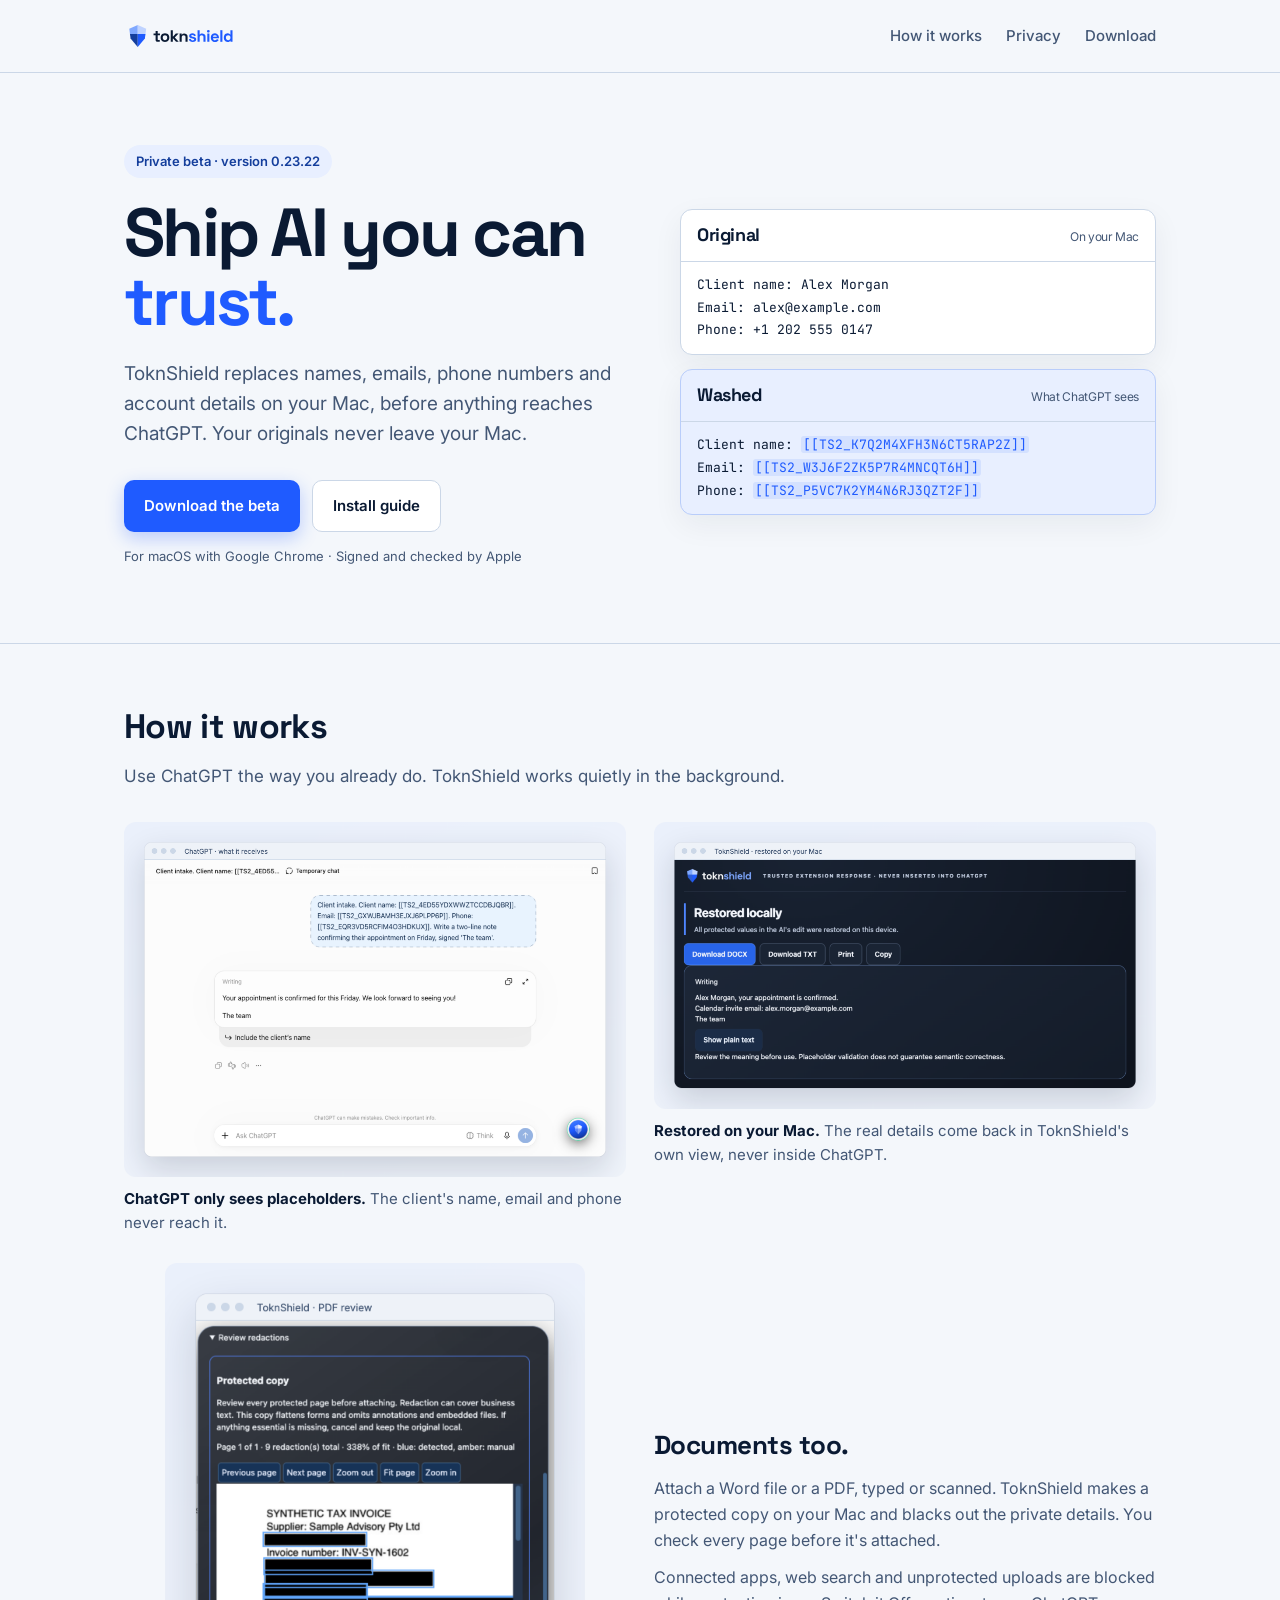
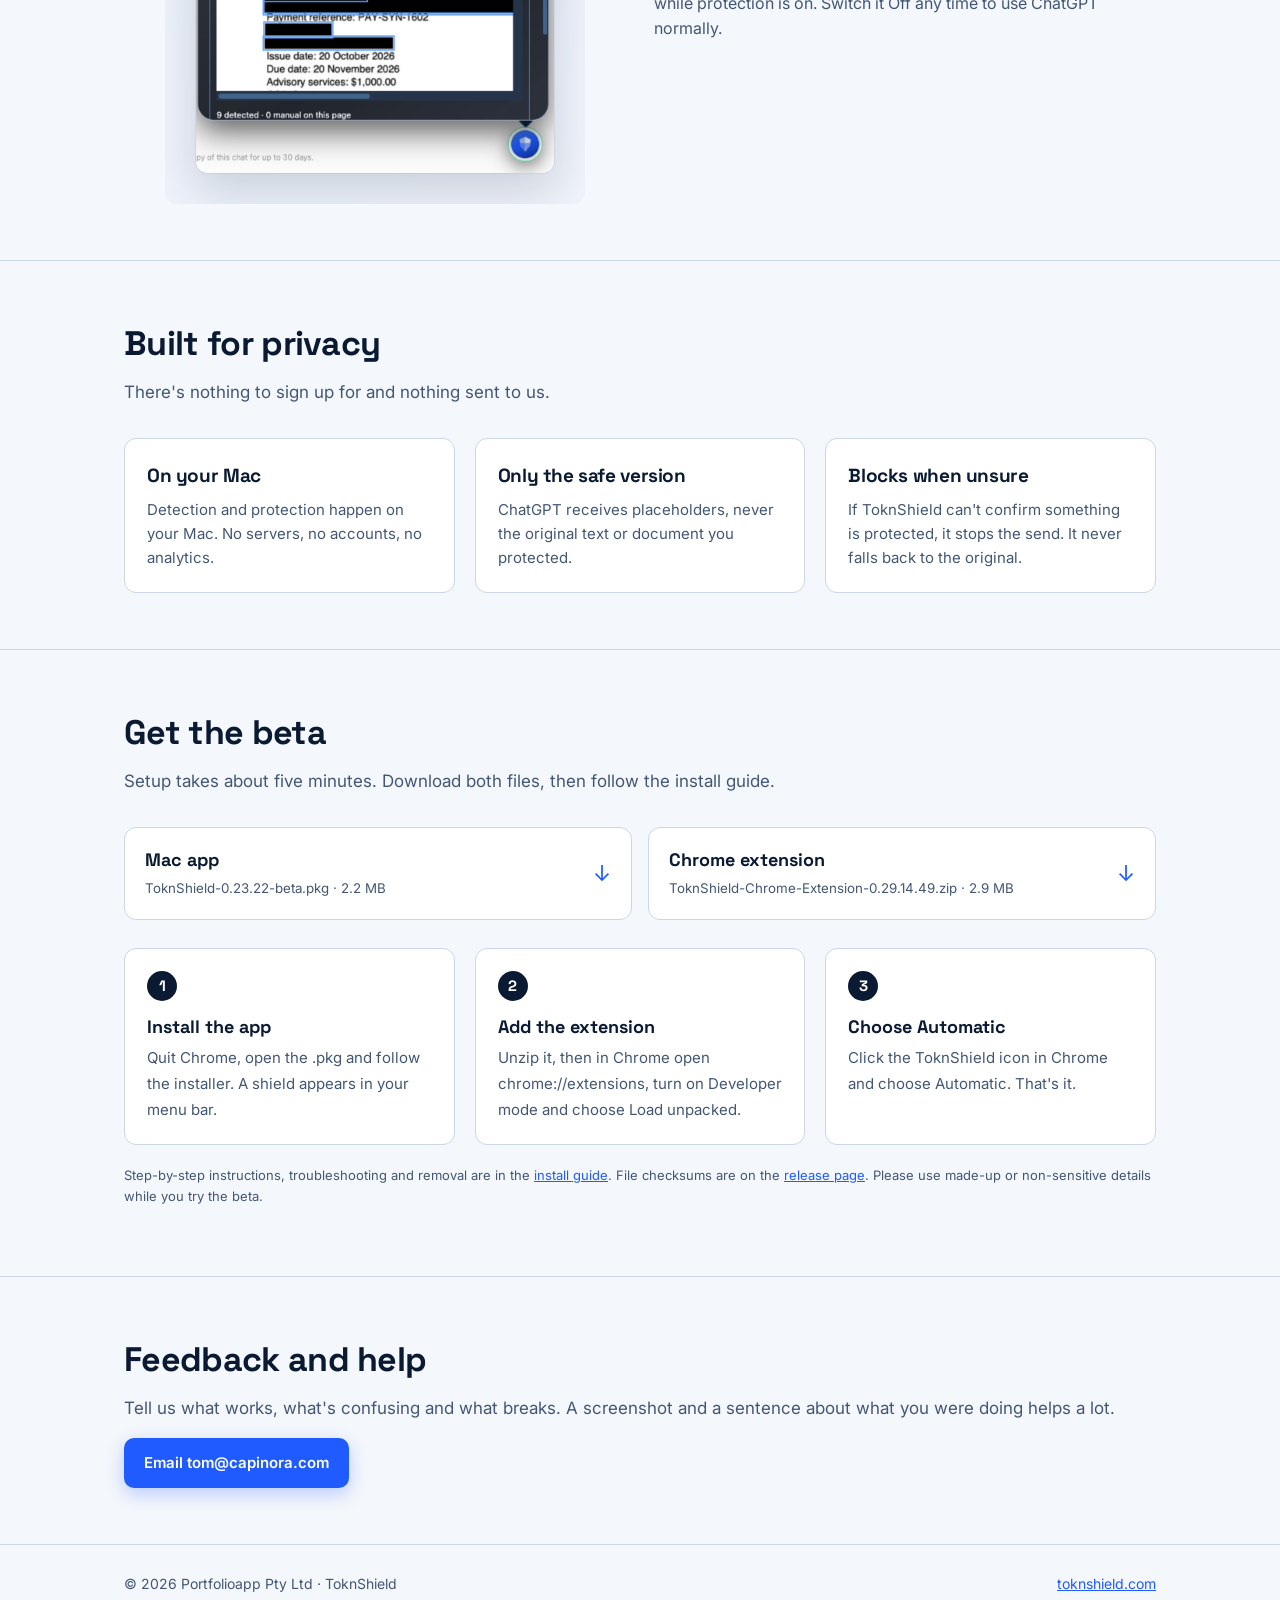
==== index.html @ 01acf4fa "Branded README and download page with product screenshots Co-Authored-By: Claude Opus 5.5 <noreply@a" ====
<!doctype html>
<html lang="en">
<head>
<meta charset="utf-8">
<meta name="viewport" content="width=device-width, initial-scale=1">
<title>ToknShield Beta</title>
<meta name="description" content="Download the ToknShield beta. Private details are replaced on your Mac before anything reaches ChatGPT.">
<meta property="og:title" content="ToknShield Beta: Ship AI you can trust">
<meta property="og:description" content="Private details are replaced on your Mac before anything reaches ChatGPT.">
<meta property="og:image" content="https://tcapinora.github.io/ToknShield-beta/assets/banner.png">
<meta name="twitter:card" content="summary_large_image">
<meta name="color-scheme" content="light">
<link rel="icon" type="image/png" href="assets/favicon.png">
<link rel="preconnect" href="https://fonts.googleapis.com">
<link rel="preconnect" href="https://fonts.gstatic.com" crossorigin>
<link href="https://fonts.googleapis.com/css2?family=Inter:wght@400;500;600&family=JetBrains+Mono:wght@400&family=Space+Grotesk:wght@500;700&display=swap" rel="stylesheet">
<style>
:root{--navy:#0a1a33;--blue:#1f5bff;--fold:#143e9c;--frost:#f4f7fb;--muted:#435775;--rule:#cbd7e7;--wash:#e8efff}
*{box-sizing:border-box}
html{-webkit-text-size-adjust:100%}
body{margin:0;background:var(--frost);color:var(--navy);font:16px/1.6 Inter,system-ui,sans-serif}
a{color:var(--blue)}
.wrap{max-width:1080px;margin:0 auto;padding:0 24px}
header{border-bottom:1px solid var(--rule)}
header .wrap{display:flex;align-items:center;justify-content:space-between;height:72px}
header img{height:30px;display:block}
header nav a{color:var(--muted);text-decoration:none;font-weight:500;margin-left:24px;font-size:15px}
header nav a:hover{color:var(--navy)}
h1,h2,h3{font-family:'Space Grotesk',system-ui,sans-serif;letter-spacing:-.02em;margin:0}
.hero{display:grid;grid-template-columns:1.05fr 1fr;gap:56px;align-items:center;padding:72px 24px 64px}
.tag{display:inline-block;padding:6px 12px;border-radius:999px;background:var(--wash);color:var(--fold);font-weight:600;font-size:13px;margin-bottom:20px}
h1{font-size:clamp(44px,6vw,68px);line-height:1.02;letter-spacing:-.04em}
h1 em{font-style:normal;color:var(--blue)}
.lede{font-size:19px;color:var(--muted);margin:22px 0 30px;max-width:520px}
.cta{display:flex;flex-wrap:wrap;gap:12px}
.btn{display:inline-flex;align-items:center;gap:8px;padding:13px 20px;border-radius:10px;font-weight:600;text-decoration:none;font-size:15px}
.btn.primary{background:var(--blue);color:#fff;box-shadow:0 6px 18px rgba(31,91,255,.28)}
.btn.primary:hover{background:#174ae0}
.btn.ghost{background:#fff;color:var(--navy);border:1px solid var(--rule)}
.btn.ghost:hover{border-color:var(--navy)}
.fine{font-size:13px;color:var(--muted);margin-top:14px}
.cards{display:grid;gap:14px}
.card{background:#fff;border:1px solid var(--rule);border-radius:12px;overflow:hidden;box-shadow:0 10px 30px rgba(10,26,51,.06)}
.card.w{background:var(--wash);border-color:#b9cdfa}
.card h3{display:flex;justify-content:space-between;align-items:baseline;padding:11px 16px;border-bottom:1px solid var(--rule);font-size:18px}
.card h3 small{font:400 12px Inter,sans-serif;color:var(--muted)}
.card pre{margin:0;padding:12px 16px;font:13px/1.75 'JetBrains Mono',monospace;white-space:pre-wrap;word-break:break-all}
.t{color:var(--blue);background:#d4e1ff;border-radius:3px;padding:0 2px}
section{padding:56px 0;border-top:1px solid var(--rule)}
section>.wrap>h2{font-size:34px;margin-bottom:8px}
section>.wrap>p.sub{color:var(--muted);margin:0 0 32px;font-size:17px}
.shots{display:grid;grid-template-columns:1fr 1fr;gap:28px}
figure{margin:0}
figure img{width:100%;display:block;border-radius:12px}
figcaption{margin-top:10px;color:var(--muted);font-size:15px}
figcaption b{color:var(--navy)}
.grid3{display:grid;grid-template-columns:repeat(3,1fr);gap:20px}
.tile{background:#fff;border:1px solid var(--rule);border-radius:12px;padding:22px}
.tile h3{font-size:19px;margin-bottom:6px}
.tile p{margin:0;color:var(--muted);font-size:15px}
ol.steps{counter-reset:s;list-style:none;padding:0;margin:0;display:grid;grid-template-columns:repeat(3,1fr);gap:20px}
ol.steps li{counter-increment:s;background:#fff;border:1px solid var(--rule);border-radius:12px;padding:22px}
ol.steps li::before{content:counter(s);display:grid;place-items:center;width:30px;height:30px;border-radius:50%;background:var(--navy);color:#fff;font:700 15px 'Space Grotesk';margin-bottom:12px}
ol.steps b{display:block;font-family:'Space Grotesk';font-size:18px;margin-bottom:4px}
ol.steps span{color:var(--muted);font-size:15px}
.dl{display:grid;grid-template-columns:1fr 1fr;gap:16px;margin-top:8px}
.dl a{display:flex;justify-content:space-between;align-items:center;gap:12px;background:#fff;border:1px solid var(--rule);border-radius:12px;padding:18px 20px;text-decoration:none;color:var(--navy)}
.dl a:hover{border-color:var(--blue)}
.dl b{font-family:'Space Grotesk';font-size:18px;display:block}
.dl small{color:var(--muted)}
.dl .arrow{font-size:22px;color:var(--blue)}
footer{border-top:1px solid var(--rule);padding:28px 0 40px;color:var(--muted);font-size:14px}
footer .wrap{display:flex;justify-content:space-between;flex-wrap:wrap;gap:12px}
@media (max-width:820px){
 .hero{grid-template-columns:1fr;gap:36px;padding:44px 24px}
 .shots,.grid3,ol.steps,.dl{grid-template-columns:1fr}
 header nav a:not(:last-child){display:none}
 section>.wrap>h2{font-size:28px}
}
</style>
</head>
<body>
<header><div class="wrap">
  <a href="https://toknshield.com" aria-label="ToknShield home"><img src="assets/wordmark.svg" alt="ToknShield"></a>
  <nav><a href="#how">How it works</a><a href="#privacy">Privacy</a><a href="#download">Download</a></nav>
</div></header>

<main>
<div class="wrap hero">
  <div>
    <span class="tag">Private beta · version 0.23.22</span>
    <h1>Ship AI you can <em>trust.</em></h1>
    <p class="lede">ToknShield replaces names, emails, phone numbers and account details on your Mac, before anything reaches ChatGPT. Your originals never leave your Mac.</p>
    <div class="cta">
      <a class="btn primary" href="#download">Download the beta</a>
      <a class="btn ghost" href="https://github.com/Tcapinora/ToknShield-beta/blob/main/BETA-INSTALL.md">Install guide</a>
    </div>
    <p class="fine">For macOS with Google Chrome · Signed and checked by Apple</p>
  </div>
  <div class="cards" aria-label="Example of what ToknShield changes">
    <div class="card"><h3>Original <small>On your Mac</small></h3><pre>Client name: Alex Morgan
Email: alex@example.com
Phone: +1 202 555 0147</pre></div>
    <div class="card w"><h3>Washed <small>What ChatGPT sees</small></h3><pre>Client name: <span class="t">[[TS2_K7Q2M4XFH3N6CT5RAP2Z]]</span>
Email: <span class="t">[[TS2_W3J6F2ZK5P7R4MNCQT6H]]</span>
Phone: <span class="t">[[TS2_P5VC7K2YM4N6RJ3QZT2F]]</span></pre></div>
  </div>
</div>

<section id="how"><div class="wrap">
  <h2>How it works</h2>
  <p class="sub">Use ChatGPT the way you already do. ToknShield works quietly in the background.</p>
  <div class="shots">
    <figure><img src="assets/screenshot-chatgpt.png" alt="ChatGPT receives placeholders instead of the client's name, email and phone" loading="lazy">
      <figcaption><b>ChatGPT only sees placeholders.</b> The client's name, email and phone never reach it.</figcaption></figure>
    <figure><img src="assets/screenshot-restore.png" alt="ToknShield shows the reply with the real name and email restored" loading="lazy">
      <figcaption><b>Restored on your Mac.</b> The real details come back in ToknShield's own view, never inside ChatGPT.</figcaption></figure>
  </div>
  <div class="shots" style="margin-top:28px;align-items:center">
    <figure><img src="assets/screenshot-pdf.png" alt="ToknShield's PDF review with private details blacked out" loading="lazy" style="max-width:420px;margin:0 auto"></figure>
    <div>
      <h3 style="font-size:26px;margin-bottom:10px">Documents too.</h3>
      <p style="color:var(--muted);margin:0 0 12px">Attach a Word file or a PDF, typed or scanned. ToknShield makes a protected copy on your Mac and blacks out the private details. You check every page before it's attached.</p>
      <p style="color:var(--muted);margin:0">Connected apps, web search and unprotected uploads are blocked while protection is on. Switch it Off any time to use ChatGPT normally.</p>
    </div>
  </div>
</div></section>

<section id="privacy"><div class="wrap">
  <h2>Built for privacy</h2>
  <p class="sub">There's nothing to sign up for and nothing sent to us.</p>
  <div class="grid3">
    <div class="tile"><h3>On your Mac</h3><p>Detection and protection happen on your Mac. No servers, no accounts, no analytics.</p></div>
    <div class="tile"><h3>Only the safe version</h3><p>ChatGPT receives placeholders, never the original text or document you protected.</p></div>
    <div class="tile"><h3>Blocks when unsure</h3><p>If ToknShield can't confirm something is protected, it stops the send. It never falls back to the original.</p></div>
  </div>
</div></section>

<section id="download"><div class="wrap">
  <h2>Get the beta</h2>
  <p class="sub">Setup takes about five minutes. Download both files, then follow the install guide.</p>
  <div class="dl">
    <a href="https://github.com/Tcapinora/ToknShield-beta/releases/download/v0.23.22-beta/ToknShield-0.23.22-beta.pkg">
      <span><b>Mac app</b><small>ToknShield-0.23.22-beta.pkg · 2.2 MB</small></span><span class="arrow">↓</span></a>
    <a href="https://github.com/Tcapinora/ToknShield-beta/releases/download/v0.23.22-beta/ToknShield-Chrome-Extension-0.29.14.49.zip">
      <span><b>Chrome extension</b><small>ToknShield-Chrome-Extension-0.29.14.49.zip · 2.9 MB</small></span><span class="arrow">↓</span></a>
  </div>
  <ol class="steps" style="margin-top:28px">
    <li><b>Install the app</b><span>Quit Chrome, open the .pkg and follow the installer. A shield appears in your menu bar.</span></li>
    <li><b>Add the extension</b><span>Unzip it, then in Chrome open chrome://extensions, turn on Developer mode and choose Load unpacked.</span></li>
    <li><b>Choose Automatic</b><span>Click the ToknShield icon in Chrome and choose Automatic. That's it.</span></li>
  </ol>
  <p class="fine" style="margin-top:20px">Step-by-step instructions, troubleshooting and removal are in the <a href="https://github.com/Tcapinora/ToknShield-beta/blob/main/BETA-INSTALL.md">install guide</a>. File checksums are on the <a href="https://github.com/Tcapinora/ToknShield-beta/releases/tag/v0.23.22-beta">release page</a>. Please use made-up or non-sensitive details while you try the beta.</p>
</div></section>

<section><div class="wrap">
  <h2>Feedback and help</h2>
  <p class="sub" style="margin-bottom:16px">Tell us what works, what's confusing and what breaks. A screenshot and a sentence about what you were doing helps a lot.</p>
  <a class="btn primary" href="mailto:tom@capinora.com?subject=ToknShield%20beta%20feedback">Email tom@capinora.com</a>
</div></section>
</main>

<footer><div class="wrap">
  <span>© 2026 Portfolioapp Pty Ltd · ToknShield</span>
  <span><a href="https://toknshield.com">toknshield.com</a></span>
</div></footer>
</body>
</html>
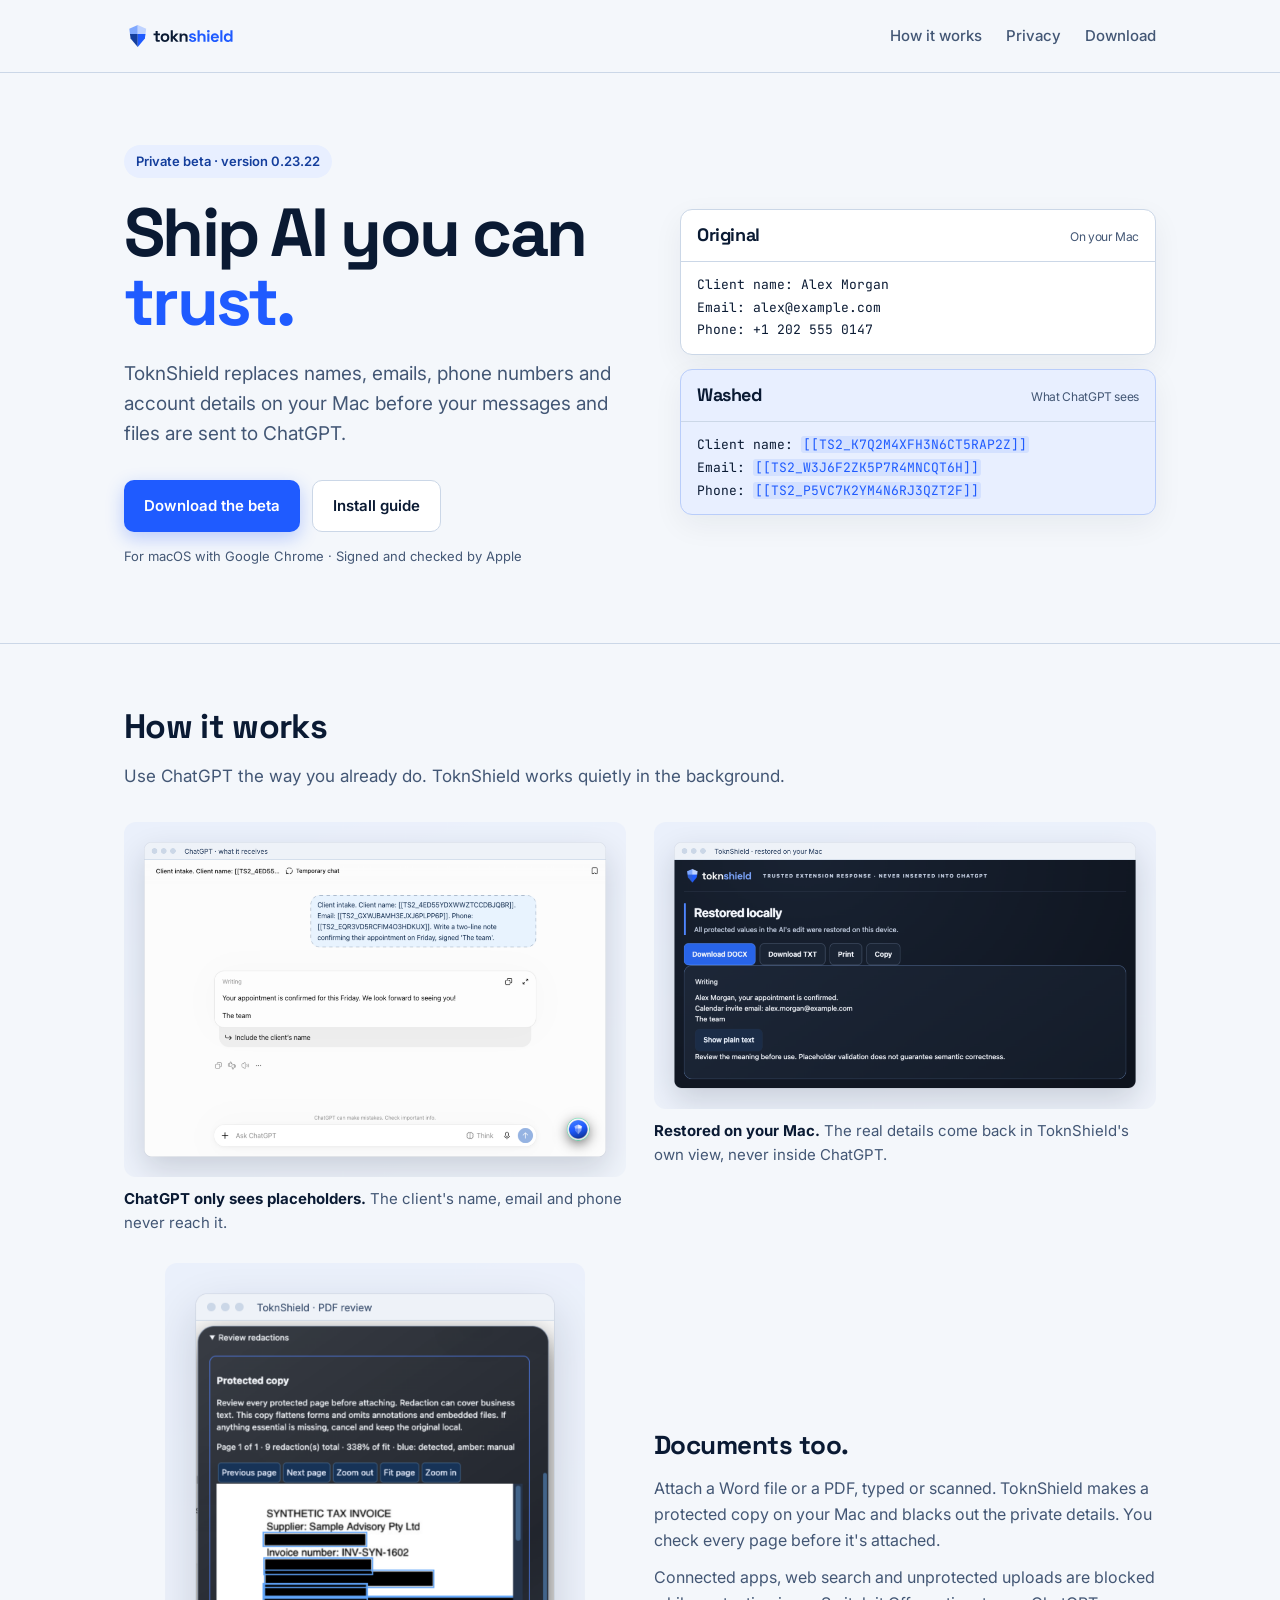
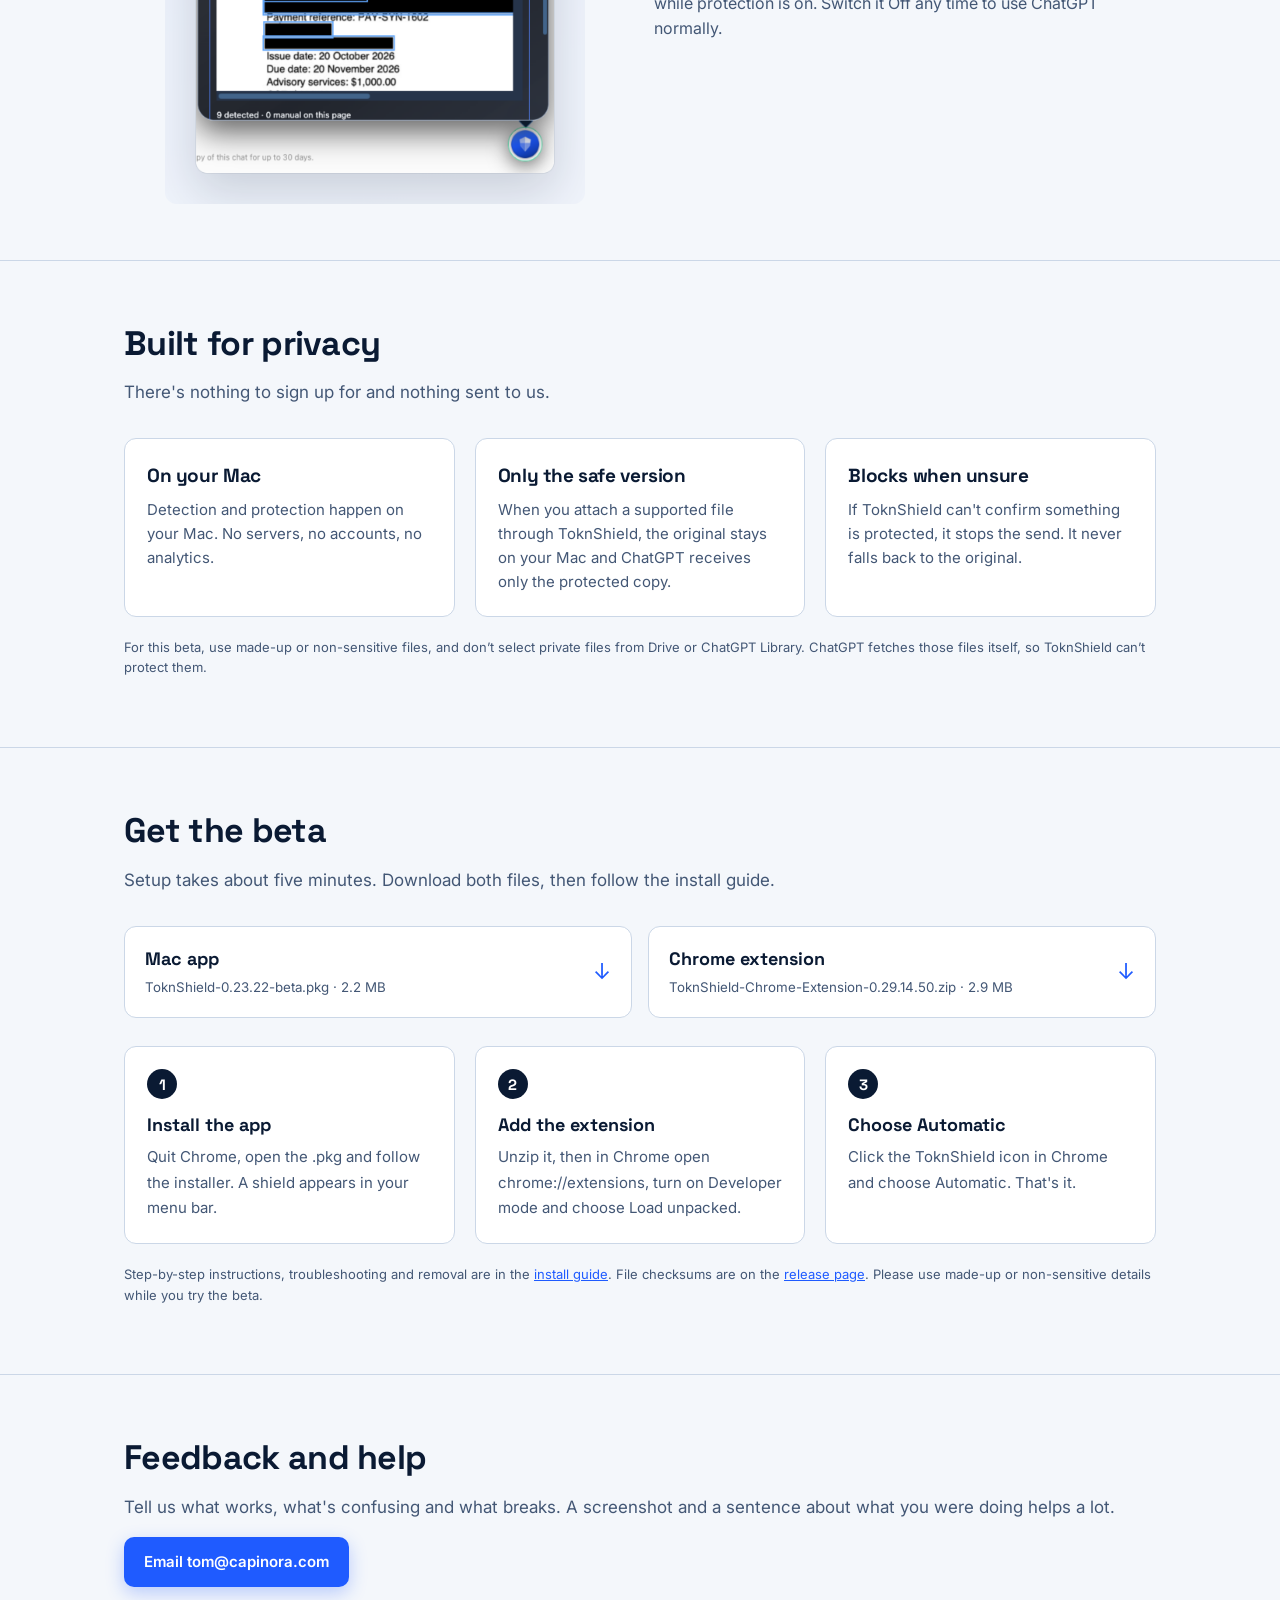
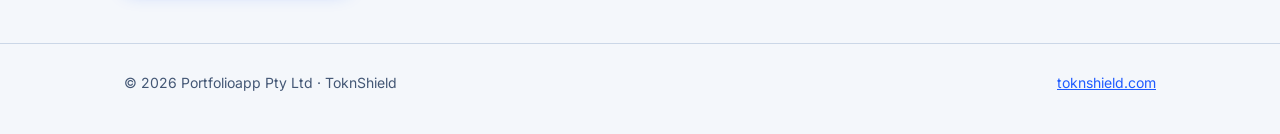
==== commit 890ecfda: "Extension 0.29.14.50 and accurate privacy wording - Download links point to ToknShield-Chrome-Extens" ====
--- a/index.html
+++ b/index.html
@@ -4,10 +4,10 @@
 <meta charset="utf-8">
 <meta name="viewport" content="width=device-width, initial-scale=1">
 <title>ToknShield Beta</title>
-<meta name="description" content="Download the ToknShield beta. Private details are replaced on your Mac before anything reaches ChatGPT.">
+<meta name="description" content="Download the ToknShield beta. Private details are protected on your Mac before your messages and files are sent to ChatGPT.">
 <meta property="og:title" content="ToknShield Beta: Ship AI you can trust">
-<meta property="og:description" content="Private details are replaced on your Mac before anything reaches ChatGPT.">
-<meta property="og:image" content="https://tcapinora.github.io/ToknShield-beta/assets/banner.png">
+<meta property="og:description" content="Private details are protected on your Mac before your messages and files are sent to ChatGPT.">
+<meta property="og:image" content="https://beta.toknshield.com/assets/banner.png">
 <meta name="twitter:card" content="summary_large_image">
 <meta name="color-scheme" content="light">
 <link rel="icon" type="image/png" href="assets/favicon.png">
@@ -74,8 +74,13 @@
 @media (max-width:820px){
  .hero{grid-template-columns:1fr;gap:36px;padding:44px 24px}
  .shots,.grid3,ol.steps,.dl{grid-template-columns:1fr}
- header nav a:not(:last-child){display:none}
+ header nav{display:flex;gap:20px}
+ header nav a{display:inline-flex;align-items:center;min-height:44px;margin-left:0;white-space:nowrap}
  section>.wrap>h2{font-size:28px}
+}
+@media (max-width:580px){
+ header .wrap{flex-direction:column;align-items:flex-start;justify-content:center;gap:8px;height:auto;padding-top:14px;padding-bottom:6px}
+ header nav{width:100%;justify-content:space-between;gap:12px}
 }
 </style>
 </head>
@@ -90,10 +95,10 @@
   <div>
     <span class="tag">Private beta · version 0.23.22</span>
     <h1>Ship AI you can <em>trust.</em></h1>
-    <p class="lede">ToknShield replaces names, emails, phone numbers and account details on your Mac, before anything reaches ChatGPT. Your originals never leave your Mac.</p>
+    <p class="lede">ToknShield replaces names, emails, phone numbers and account details on your Mac before your messages and files are sent to ChatGPT.</p>
     <div class="cta">
       <a class="btn primary" href="#download">Download the beta</a>
-      <a class="btn ghost" href="https://github.com/Tcapinora/ToknShield-beta/blob/main/BETA-INSTALL.md">Install guide</a>
+      <a class="btn ghost" href="https://github.com/ToknShield/ToknShield-beta/blob/main/BETA-INSTALL.md">Install guide</a>
     </div>
     <p class="fine">For macOS with Google Chrome · Signed and checked by Apple</p>
   </div>
@@ -131,26 +136,27 @@
   <p class="sub">There's nothing to sign up for and nothing sent to us.</p>
   <div class="grid3">
     <div class="tile"><h3>On your Mac</h3><p>Detection and protection happen on your Mac. No servers, no accounts, no analytics.</p></div>
-    <div class="tile"><h3>Only the safe version</h3><p>ChatGPT receives placeholders, never the original text or document you protected.</p></div>
+    <div class="tile"><h3>Only the safe version</h3><p>When you attach a supported file through ToknShield, the original stays on your Mac and ChatGPT receives only the protected copy.</p></div>
     <div class="tile"><h3>Blocks when unsure</h3><p>If ToknShield can't confirm something is protected, it stops the send. It never falls back to the original.</p></div>
   </div>
+  <p class="fine" style="margin-top:20px">For this beta, use made-up or non-sensitive files, and don&rsquo;t select private files from Drive or ChatGPT Library. ChatGPT fetches those files itself, so ToknShield can&rsquo;t protect them.</p>
 </div></section>
 
 <section id="download"><div class="wrap">
   <h2>Get the beta</h2>
   <p class="sub">Setup takes about five minutes. Download both files, then follow the install guide.</p>
   <div class="dl">
-    <a href="https://github.com/Tcapinora/ToknShield-beta/releases/download/v0.23.22-beta/ToknShield-0.23.22-beta.pkg">
+    <a href="https://github.com/ToknShield/ToknShield-beta/releases/download/v0.23.22-beta/ToknShield-0.23.22-beta.pkg">
       <span><b>Mac app</b><small>ToknShield-0.23.22-beta.pkg · 2.2 MB</small></span><span class="arrow">↓</span></a>
-    <a href="https://github.com/Tcapinora/ToknShield-beta/releases/download/v0.23.22-beta/ToknShield-Chrome-Extension-0.29.14.49.zip">
-      <span><b>Chrome extension</b><small>ToknShield-Chrome-Extension-0.29.14.49.zip · 2.9 MB</small></span><span class="arrow">↓</span></a>
+    <a href="https://github.com/ToknShield/ToknShield-beta/releases/download/v0.23.22-beta/ToknShield-Chrome-Extension-0.29.14.50.zip">
+      <span><b>Chrome extension</b><small>ToknShield-Chrome-Extension-0.29.14.50.zip · 2.9 MB</small></span><span class="arrow">↓</span></a>
   </div>
   <ol class="steps" style="margin-top:28px">
     <li><b>Install the app</b><span>Quit Chrome, open the .pkg and follow the installer. A shield appears in your menu bar.</span></li>
     <li><b>Add the extension</b><span>Unzip it, then in Chrome open chrome://extensions, turn on Developer mode and choose Load unpacked.</span></li>
     <li><b>Choose Automatic</b><span>Click the ToknShield icon in Chrome and choose Automatic. That's it.</span></li>
   </ol>
-  <p class="fine" style="margin-top:20px">Step-by-step instructions, troubleshooting and removal are in the <a href="https://github.com/Tcapinora/ToknShield-beta/blob/main/BETA-INSTALL.md">install guide</a>. File checksums are on the <a href="https://github.com/Tcapinora/ToknShield-beta/releases/tag/v0.23.22-beta">release page</a>. Please use made-up or non-sensitive details while you try the beta.</p>
+  <p class="fine" style="margin-top:20px">Step-by-step instructions, troubleshooting and removal are in the <a href="https://github.com/ToknShield/ToknShield-beta/blob/main/BETA-INSTALL.md">install guide</a>. File checksums are on the <a href="https://github.com/ToknShield/ToknShield-beta/releases/tag/v0.23.22-beta">release page</a>. Please use made-up or non-sensitive details while you try the beta.</p>
 </div></section>
 
 <section><div class="wrap">
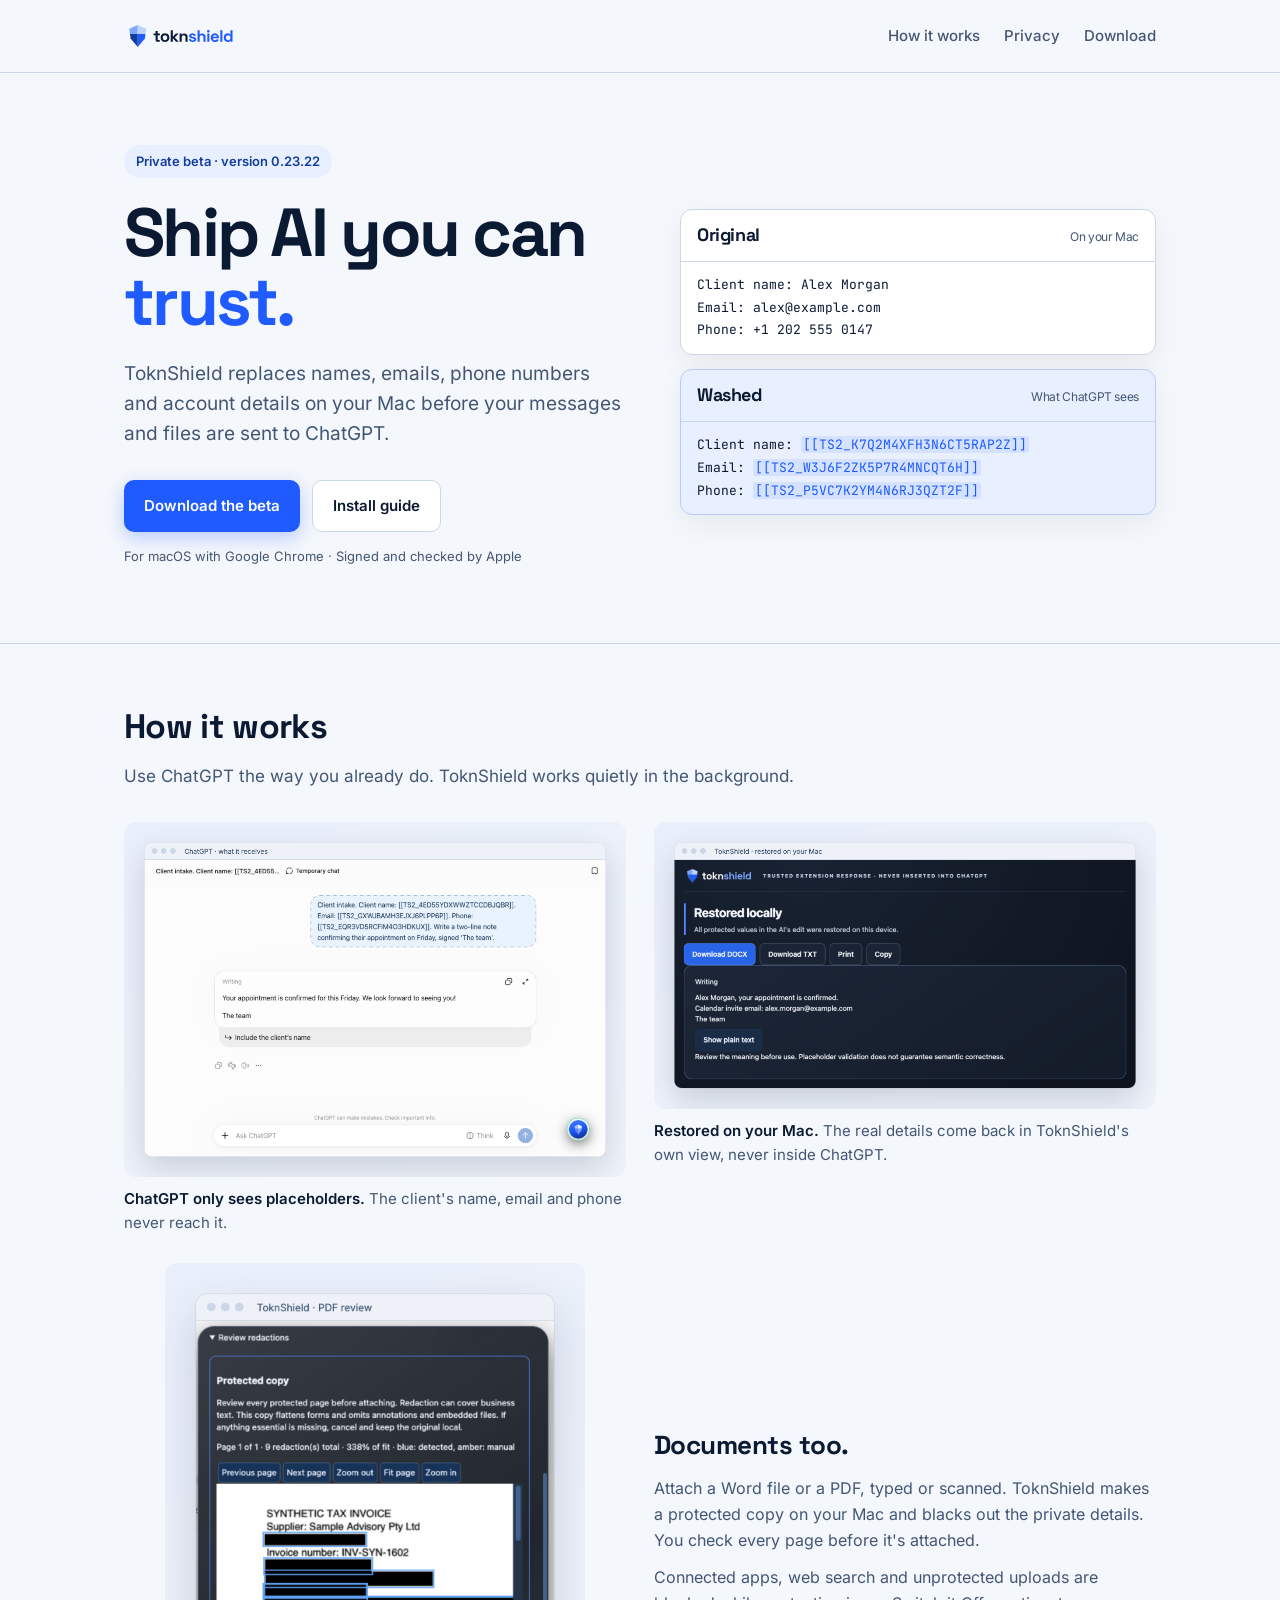
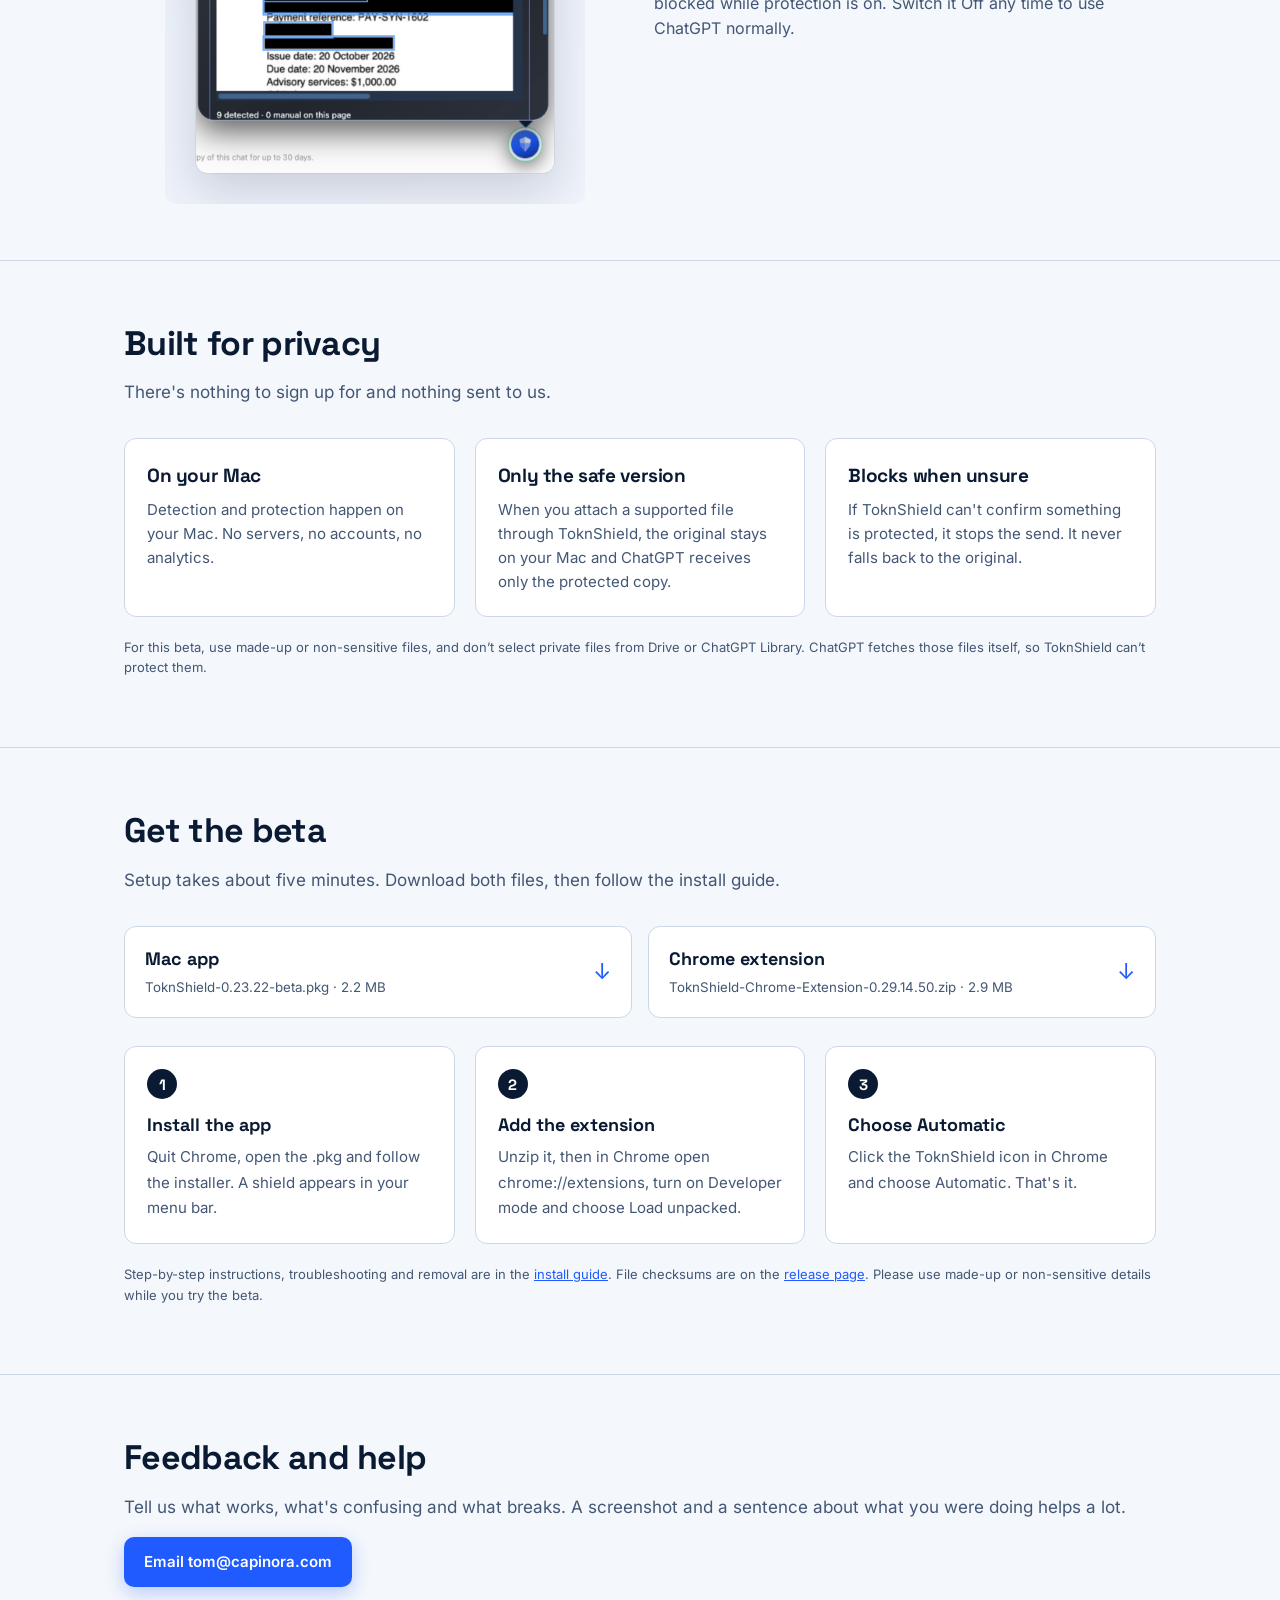
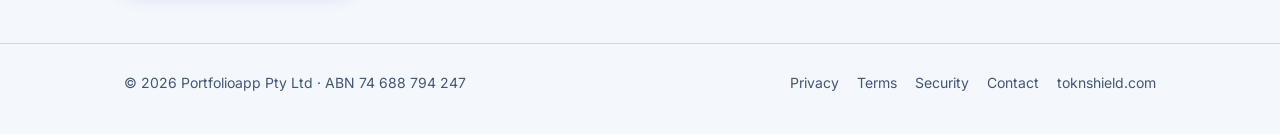
==== commit 9a8d316e: "Add Privacy, Terms, Security and Acceptable Use policies; self-host fonts - Policies v1.0 (20 Nov 20" ====
--- a/index.html
+++ b/index.html
@@ -11,9 +11,7 @@
 <meta name="twitter:card" content="summary_large_image">
 <meta name="color-scheme" content="light">
 <link rel="icon" type="image/png" href="assets/favicon.png">
-<link rel="preconnect" href="https://fonts.googleapis.com">
-<link rel="preconnect" href="https://fonts.gstatic.com" crossorigin>
-<link href="https://fonts.googleapis.com/css2?family=Inter:wght@400;500;600&family=JetBrains+Mono:wght@400&family=Space+Grotesk:wght@500;700&display=swap" rel="stylesheet">
+<link rel="stylesheet" href="assets/fonts.css">
 <style>
 :root{--navy:#0a1a33;--blue:#1f5bff;--fold:#143e9c;--frost:#f4f7fb;--muted:#435775;--rule:#cbd7e7;--wash:#e8efff}
 *{box-sizing:border-box}
@@ -71,6 +69,9 @@
 .dl .arrow{font-size:22px;color:var(--blue)}
 footer{border-top:1px solid var(--rule);padding:28px 0 40px;color:var(--muted);font-size:14px}
 footer .wrap{display:flex;justify-content:space-between;flex-wrap:wrap;gap:12px}
+footer .legal a{color:var(--muted);text-decoration:none}
+footer .legal a:hover{color:var(--navy)}
+footer .legal{display:flex;flex-wrap:wrap;gap:6px 18px}footer .legal a{margin:0}
 @media (max-width:820px){
  .hero{grid-template-columns:1fr;gap:36px;padding:44px 24px}
  .shots,.grid3,ol.steps,.dl{grid-template-columns:1fr}
@@ -167,8 +168,8 @@
 </main>
 
 <footer><div class="wrap">
-  <span>© 2026 Portfolioapp Pty Ltd · ToknShield</span>
-  <span><a href="https://toknshield.com">toknshield.com</a></span>
+  <span>© 2026 Portfolioapp Pty Ltd · ABN 74 688 794 247</span>
+  <nav class="legal" aria-label="Legal"><a href="privacy.html">Privacy</a><a href="terms.html">Terms</a><a href="security.html">Security</a><a href="mailto:tom@capinora.com">Contact</a><a href="https://toknshield.com">toknshield.com</a></nav>
 </div></footer>
 </body>
 </html>
--- a/assets/fonts.css
+++ b/assets/fonts.css
@@ -0,0 +1,25 @@
+/* Inter, Space Grotesk and JetBrains Mono, SIL Open Font License 1.1. Self-hosted: no third-party font requests. */
+@font-face {
+  font-family: 'Inter';
+  font-style: normal;
+  font-weight: 400 600;
+  font-display: swap;
+  src: url([data-uri]) format('woff2');
+  unicode-range: U+0000-00FF, U+0131, U+0152-0153, U+02BB-02BC, U+02C6, U+02DA, U+02DC, U+0304, U+0308, U+0329, U+2000-206F, U+20AC, U+2122, U+2191, U+2193, U+2212, U+2215, U+FEFF, U+FFFD;
+}
+@font-face {
+  font-family: 'JetBrains Mono';
+  font-style: normal;
+  font-weight: 400 600;
+  font-display: swap;
+  src: url([data-uri]) format('woff2');
+  unicode-range: U+0000-00FF, U+0131, U+0152-0153, U+02BB-02BC, U+02C6, U+02DA, U+02DC, U+0304, U+0308, U+0329, U+2000-206F, U+20AC, U+2122, U+2191, U+2193, U+2212, U+2215, U+FEFF, U+FFFD;
+}
+@font-face {
+  font-family: 'Space Grotesk';
+  font-style: normal;
+  font-weight: 500 700;
+  font-display: swap;
+  src: url([data-uri]) format('woff2');
+  unicode-range: U+0000-00FF, U+0131, U+0152-0153, U+02BB-02BC, U+02C6, U+02DA, U+02DC, U+0304, U+0308, U+0329, U+2000-206F, U+20AC, U+2122, U+2191, U+2193, U+2212, U+2215, U+FEFF, U+FFFD;
+}
